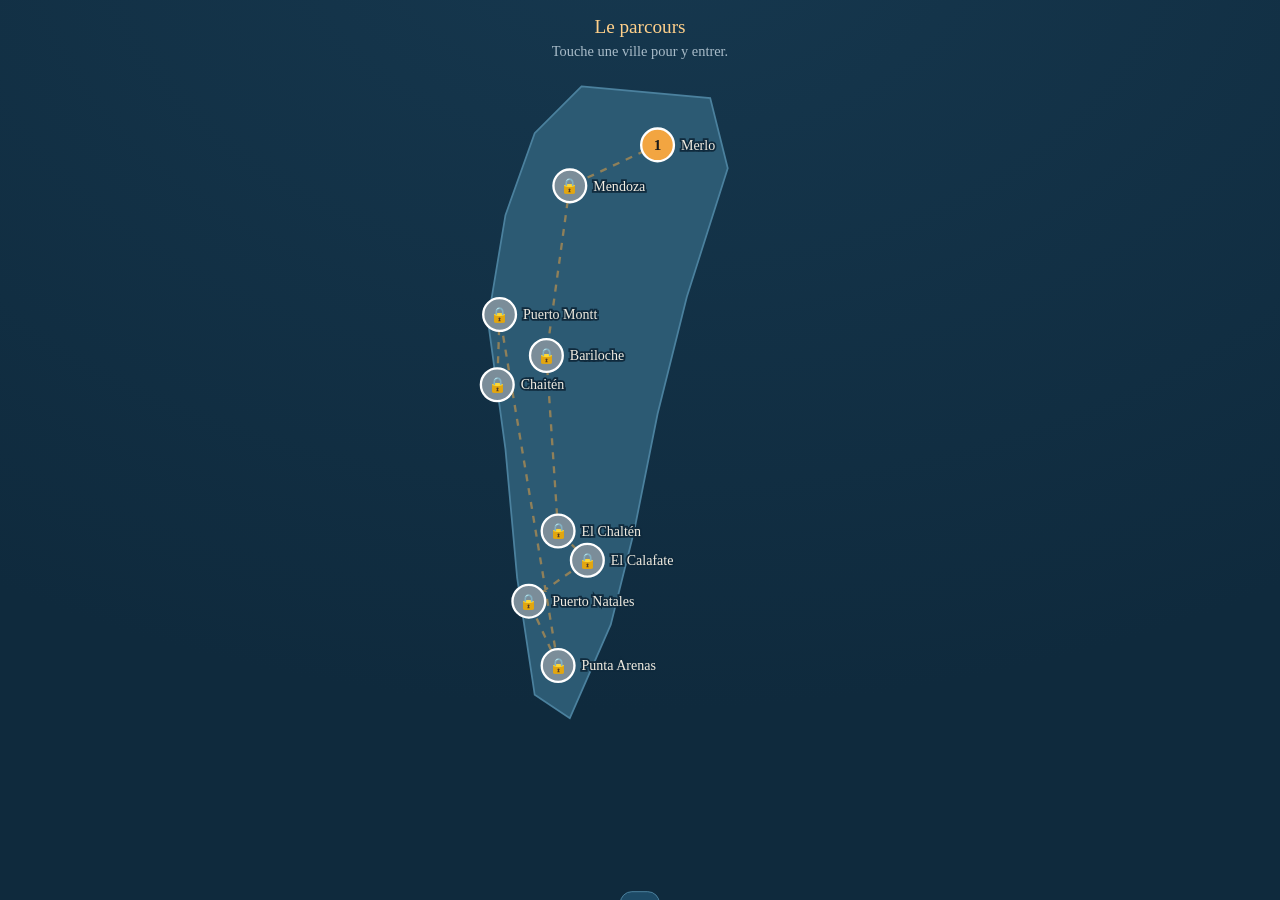
==== etapes/bahia-blanca.html @ e0e5bf3a "Étape Bahía Blanca : addition codée (code 1804) ABC + DEC = FDGE avec deux indices (E = 2C, D = 2E) " ====
<!DOCTYPE html>
<html lang="fr">

<head>
    <meta charset="UTF-8">
    <meta name="viewport" content="width=device-width, initial-scale=1, viewport-fit=cover">
    <title>Bahía Blanca</title>
    <link rel="stylesheet" href="../css/style.css">
    <style>
        body {
            display: flex;
            flex-direction: column;
            min-height: 100dvh;
            margin: 0;
            padding: 12px 16px;
            box-sizing: border-box;
        }

        header {
            display: flex;
            align-items: center;
            gap: 12px;
        }

        header a {
            text-decoration: none;
            font-size: 1.4rem;
        }

        h1 {
            font-size: 1.2rem;
            margin: 0;
        }

        header .etape {
            margin-left: auto;
            font-size: .75rem;
            color: var(--muted);
        }

        .regles strong {
            color: var(--accent-2);
        }

        #gain {
            display: none;
            margin-top: 10px;
        }

        .intro {
            font-size: .9rem;
            margin: 8px 0;
            opacity: .85;
        }

        .addition {
            font-family: ui-monospace, Menlo, monospace;
            font-size: 2rem;
            text-align: right;
            width: fit-content;
            margin: 8px auto;
            line-height: 1.35;
        }

        .addition .ligne {
            display: flex;
            justify-content: flex-end;
            gap: 6px;
        }

        .addition .plus {
            margin-right: 14px;
        }

        .addition .trait {
            border-top: 3px solid currentColor;
            margin: 4px 0;
        }

        .lettre {
            width: 2ch;
            text-align: center;
        }

        .saisies {
            display: grid;
            grid-template-columns: repeat(7, 1fr);
            gap: 6px;
            margin: 10px 0;
        }

        .saisies label {
            display: flex;
            flex-direction: column;
            align-items: center;
            font-weight: bold;
            gap: 4px;
        }

        .saisies input {
            width: 100%;
            font-size: 1.3rem;
            text-align: center;
            padding: 6px 0;
            box-sizing: border-box;
        }

        .regles {
            font-size: .8rem;
            opacity: .75;
            margin: 4px 0;
        }

        #msg {
            min-height: 1.4em;
            text-align: center;
            font-weight: bold;
            margin: 6px 0;
        }

        button {
            font-size: 1.1rem;
            padding: 12px;
            border-radius: 10px;
            border: 0;
            cursor: pointer;
        }
    </style>
</head>

<body>
    <header>
        <a href="../index.html" aria-label="Retour à la carte">←</a>
        <h1>Bahía Blanca</h1>
        <span class="etape">Étape 2 sur 9</span>
    </header>

    <p class="intro">Bahía Blanca, port de la pampa humide, porte d'entrée de la Patagonie. Pour poursuivre la route,
        résous cette addition codée.</p>

    <div class="addition" aria-label="Addition codée">
        <div class="ligne"><span class="lettre">A</span><span class="lettre">B</span><span class="lettre">C</span></div>
        <div class="ligne"><span class="plus">+</span><span class="lettre">D</span><span class="lettre">E</span><span
                class="lettre">C</span></div>
        <div class="trait"></div>
        <div class="ligne"><span class="lettre">F</span><span class="lettre">D</span><span class="lettre">G</span><span
                class="lettre">E</span></div>
    </div>

    <p class="regles">Une lettre = un chiffre. Deux lettres différentes = deux chiffres différents. Aucun nombre ne
        commence par zéro.</p>
    <p class="regles"><strong>Deux indices :</strong> E est le double de C, et D est le double de E.</p>

    <div class="saisies" id="saisies"></div>

    <div id="msg"></div>
    <button id="valider">Vérifier</button>

    <div class="code-obtenu" id="gain">
        <p>Note bien ce code, il ouvre la prochaine étape :</p>
        <div class="code" id="code"></div>
        <p id="prochaine"></p>
        <a class="bouton" href="../index.html">Retour à la carte</a>
    </div>

    <script src="../js/common.js"></script>
    <script>
        garde("bahia-blanca");

        const LETTRES = ["A", "B", "C", "D", "E", "F", "G"];
        const conteneur = document.getElementById("saisies");
        LETTRES.forEach(l => {
            const lab = document.createElement("label");
            lab.innerHTML = l + '<input type="text" inputmode="numeric" maxlength="1" data-l="' + l + '" autocomplete="off">';
            conteneur.appendChild(lab);
        });

        const inputs = [...conteneur.querySelectorAll("input")];
        inputs.forEach((inp, i) => {
            inp.addEventListener("input", () => {
                inp.value = inp.value.replace(/[^0-9]/g, "");
                if (inp.value && inputs[i + 1]) inputs[i + 1].focus();
            });
        });

        const msg = document.getElementById("msg");

        document.getElementById("valider").onclick = () => {
            const v = {};
            for (const inp of inputs) {
                if (inp.value === "") { msg.textContent = "Il manque un chiffre."; return; }
                v[inp.dataset.l] = Number(inp.value);
            }
            const vals = Object.values(v);
            if (new Set(vals).size !== vals.length) { msg.textContent = "Deux lettres ne peuvent pas avoir le même chiffre."; return; }
            if (v.A === 0 || v.D === 0 || v.F === 0) { msg.textContent = "Un nombre ne peut pas commencer par zéro."; return; }

            const n = (...ls) => Number(ls.map(l => v[l]).join(""));
            const somme = n("A", "B", "C") + n("D", "E", "C");
            const resultat = n("F", "D", "G", "E");

            if (somme !== resultat) { msg.textContent = "L'addition ne tombe pas juste. Réessaie."; return; }
            if (v.E !== 2 * v.C || v.D !== 2 * v.E) { msg.textContent = "L'addition est juste, mais les indices ne sont pas respectés."; return; }

            // Avec les deux indices, la seule solution est 962 + 842 = 1804
            if (!estBonneReponse("bahia-blanca", String(resultat))) {
                msg.textContent = "Presque… vérifie tes chiffres.";
                return;
            }

            msg.textContent = "Bravo ! " + n("A", "B", "C") + " + " + n("D", "E", "C") + " = " + resultat;
            document.getElementById("valider").style.display = "none";
            inputs.forEach(i => i.disabled = true);
            document.getElementById("code").textContent = resultat;
            document.getElementById("prochaine").textContent = "Prochaine étape : " + etapeSuivante("bahia-blanca").nom + ".";
            document.getElementById("gain").style.display = "block";
        };
    </script>
</body>

</html>
---- css/style.css ----
:root {
  --bg: #0f2a3d;
  --bg-2: #16384f;
  --land: #2c5a73;
  --land-stroke: #4b819e;
  --accent: #f2a541;
  --accent-2: #ffd08a;
  --ok: #6fcf97;
  --text: #f1ece1;
  --muted: #a9bcc9;
  --lock: #7b8d99;
}
* {
  box-sizing: border-box;
  -webkit-tap-highlight-color: transparent;
}
html,
body {
  margin: 0;
  min-height: 100%;
}
body {
  background: radial-gradient(1200px 800px at 50% -10%, var(--bg-2), var(--bg));
  color: var(--text);
  font-family: Georgia, "Times New Roman", serif;
  min-height: 100dvh;
  display: flex;
  flex-direction: column;
}
.bouton {
  background: var(--accent);
  color: #2a1a05;
  border: 0;
  border-radius: 999px;
  padding: 0.9rem 1.6rem;
  font: inherit;
  font-weight: bold;
  font-size: 1rem;
  cursor: pointer;
  text-decoration: none;
  display: inline-block;
}
.bouton.secondaire {
  background: transparent;
  color: var(--text);
  border: 1px solid var(--muted);
}
.page-jeu {
  max-width: 560px;
  width: 100%;
  margin: 0 auto;
  padding: 1.2rem;
  flex: 1;
}
.page-jeu .retour {
  color: var(--muted);
  text-decoration: none;
  font-size: 0.9rem;
}
.page-jeu h1 {
  font-weight: normal;
  margin: 0.8rem 0 0.2rem;
}
.page-jeu .etape {
  color: var(--accent);
  letter-spacing: 0.2em;
  text-transform: uppercase;
  font-size: 0.75rem;
}
.reponse {
  display: flex;
  gap: 0.5rem;
  margin-top: 1.5rem;
}
.reponse input {
  flex: 1;
  padding: 0.8rem 1rem;
  border-radius: 10px;
  border: 1px solid var(--land-stroke);
  background: rgba(255, 255, 255, 0.07);
  color: var(--text);
  font: inherit;
  font-size: 1.1rem;
  text-transform: uppercase;
  letter-spacing: 0.1em;
}
.message {
  min-height: 1.4rem;
  margin-top: 0.8rem;
  color: #ff8f8f;
}
.message.ok {
  color: var(--ok);
}
.shake {
  animation: shake 0.35s;
}
@keyframes shake {
  0%,
  100% {
    transform: translateX(0);
  }
  25% {
    transform: translateX(-8px);
  }
  75% {
    transform: translateX(8px);
  }
}
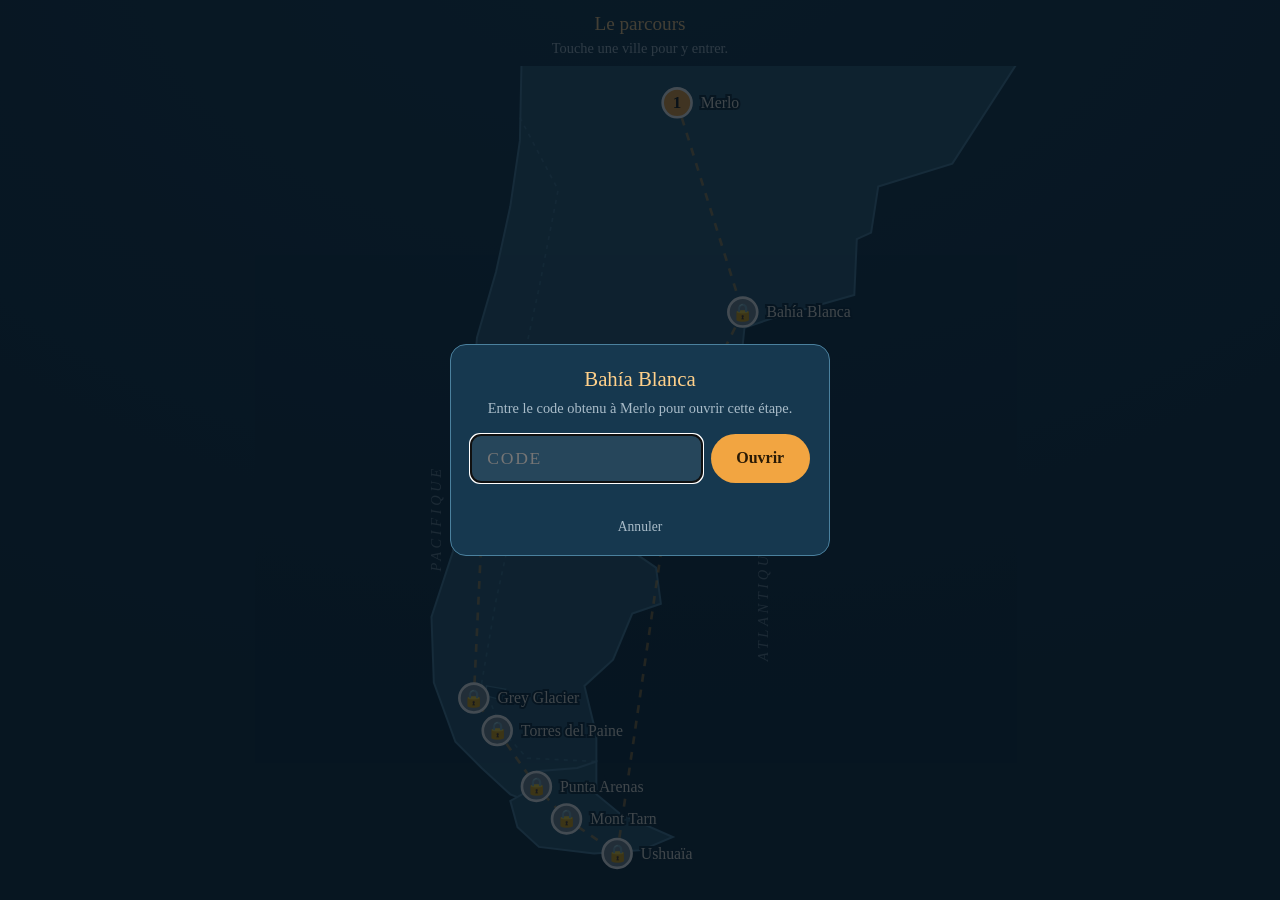
==== commit e4b1a775: "Carte : une épreuve gagnée passe en vert tout de suite Chaque page mémorise sa victoire ; la carte l" ====
--- a/etapes/bahia-blanca.html
+++ b/etapes/bahia-blanca.html
@@ -208,6 +208,7 @@
                 return;
             }
 
+            marquerResolue("bahia-blanca");
             msg.textContent = "Bravo ! " + n("A", "B", "C") + " + " + n("D", "E", "C") + " = " + resultat;
             document.getElementById("valider").style.display = "none";
             inputs.forEach(i => i.disabled = true);
--- a/css/style.css
+++ b/css/style.css
@@ -107,3 +107,29 @@
     transform: translateX(8px);
   }
 }
+/* Bloc affiché en fin d'énigme : le code à noter pour l'étape suivante */
+.code-obtenu {
+  text-align: center;
+}
+.code-obtenu p {
+  margin: 0.3rem 0;
+  color: var(--muted);
+  font-size: 0.9rem;
+}
+.code-obtenu .code {
+  display: inline-block;
+  margin: 0.4rem 0 0.8rem;
+  padding: 0.5rem 1.2rem;
+  border: 2px dashed var(--accent);
+  border-radius: 12px;
+  color: var(--accent-2);
+  font-size: 1.8rem;
+  font-weight: bold;
+  letter-spacing: 0.25em;
+}
+a {
+  color: var(--accent-2);
+}
+a.bouton {
+  color: #2a1a05;
+}
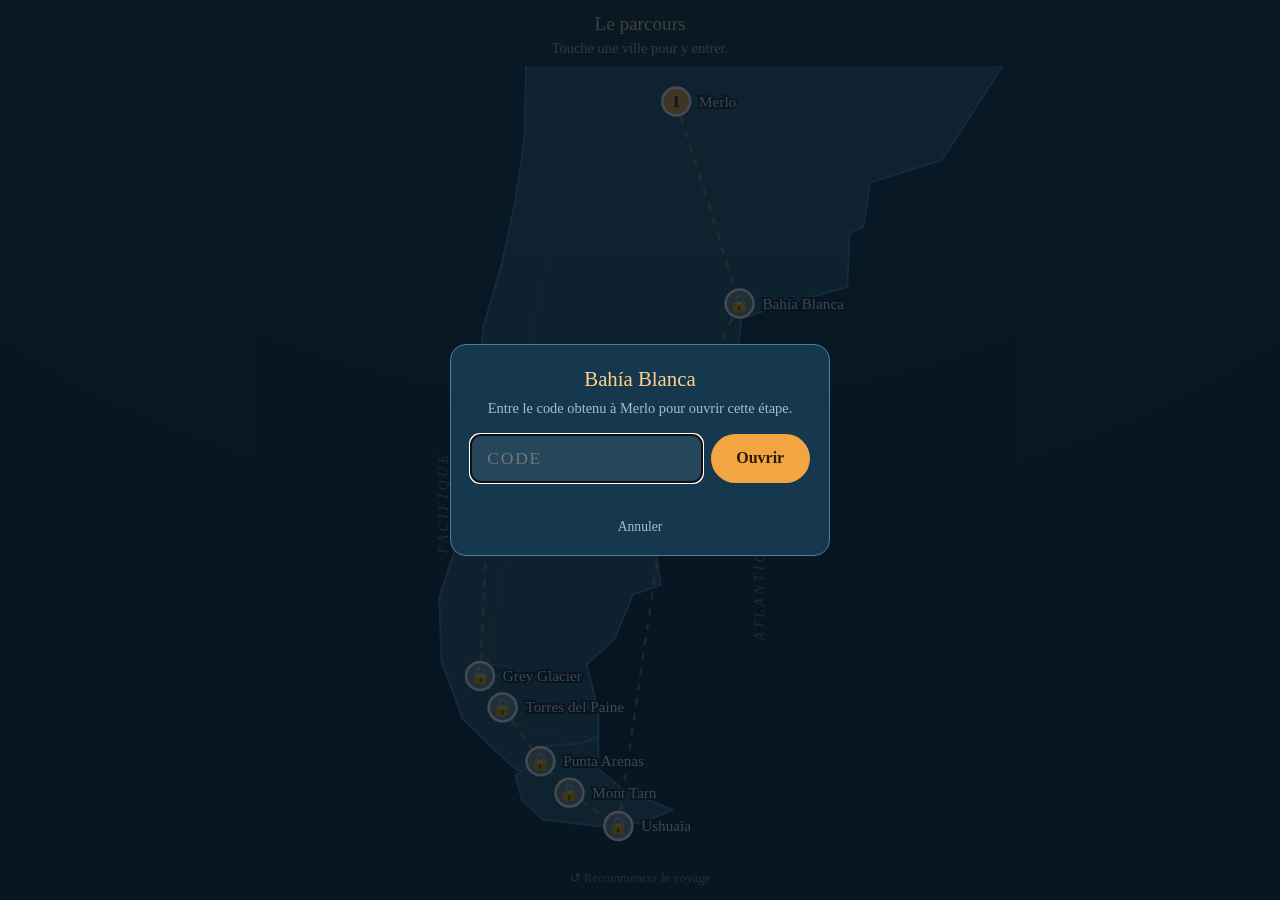
==== commit d2fe4f0a: "Bahía Blanca : même mise en page que les autres étapes, fin sans scroll L'écran de victoire débordai" ====
--- a/etapes/bahia-blanca.html
+++ b/etapes/bahia-blanca.html
@@ -5,61 +5,69 @@
     <meta charset="UTF-8">
     <meta name="viewport" content="width=device-width, initial-scale=1, viewport-fit=cover">
     <title>Bahía Blanca</title>
-    <link rel="stylesheet" href="../css/style.css">
+    <link rel="stylesheet" href="../css/style.css?v=2">
     <style>
+        html,
         body {
-            display: flex;
-            flex-direction: column;
-            min-height: 100dvh;
-            margin: 0;
-            padding: 12px 16px;
-            box-sizing: border-box;
-        }
-
-        header {
-            display: flex;
-            align-items: center;
-            gap: 12px;
-        }
-
-        header a {
-            text-decoration: none;
-            font-size: 1.4rem;
-        }
-
-        h1 {
-            font-size: 1.2rem;
-            margin: 0;
-        }
-
-        header .etape {
-            margin-left: auto;
+            height: 100%;
+        }
+
+        body {
+            overflow: hidden;
+        }
+
+        /* Page jeu : plein écran, colonne flex, tout tient sans scroll */
+        .addi {
+            height: 100dvh;
+            max-width: 480px;
+            width: 100%;
+            margin: 0 auto;
+            padding: max(.6rem, env(safe-area-inset-top)) 1rem max(clamp(1.2rem, 4dvh, 2.5rem), env(safe-area-inset-bottom));
+            display: flex;
+            flex-direction: column;
+            gap: .5rem;
+        }
+
+        .entete {
+            display: flex;
+            justify-content: space-between;
+            align-items: baseline;
+        }
+
+        .entete .retour {
+            font-size: .9rem;
+        }
+
+        .entete .etape {
             font-size: .75rem;
             color: var(--muted);
         }
 
-        .regles strong {
-            color: var(--accent-2);
-        }
-
-        #gain {
-            display: none;
-            margin-top: 10px;
-        }
-
-        .intro {
-            font-size: .9rem;
-            margin: 8px 0;
-            opacity: .85;
+        h1 {
+            margin: 0;
+            font-size: 1.4rem;
+        }
+
+        .consigne {
+            color: var(--muted);
+            font-size: .85rem;
+            line-height: 1.35;
+            margin: 0;
+        }
+
+        /* --- L'addition, centrée dans l'espace restant --- */
+        .zone-addition {
+            flex: 1 1 0;
+            min-height: 0;
+            display: flex;
+            align-items: center;
+            justify-content: center;
         }
 
         .addition {
             font-family: ui-monospace, Menlo, monospace;
-            font-size: 2rem;
-            text-align: right;
-            width: fit-content;
-            margin: 8px auto;
-            line-height: 1.35;
+            font-size: clamp(1.6rem, 5dvh, 2.4rem);
+            line-height: 1.3;
         }
 
         .addition .ligne {
@@ -80,90 +88,146 @@
         .lettre {
             width: 2ch;
             text-align: center;
+        }
+
+        /* --- Bas : règles, saisies, bouton ; remplacés par le code en fin de partie (même place) --- */
+        #bas {
+            position: relative;
+            flex: 0 0 auto;
+            display: flex;
+            flex-direction: column;
+            gap: .5rem;
+        }
+
+        .regles {
+            font-size: .8rem;
+            line-height: 1.35;
+            color: var(--muted);
+            margin: 0;
+        }
+
+        .regles strong {
+            color: var(--accent-2);
+            font-weight: normal;
         }
 
         .saisies {
             display: grid;
             grid-template-columns: repeat(7, 1fr);
             gap: 6px;
-            margin: 10px 0;
+            margin-top: .3rem;
         }
 
         .saisies label {
             display: flex;
             flex-direction: column;
             align-items: center;
+            gap: 4px;
             font-weight: bold;
-            gap: 4px;
+            color: var(--accent-2);
         }
 
         .saisies input {
             width: 100%;
-            font-size: 1.3rem;
-            text-align: center;
+            box-sizing: border-box;
             padding: 6px 0;
-            box-sizing: border-box;
-        }
-
-        .regles {
-            font-size: .8rem;
-            opacity: .75;
-            margin: 4px 0;
-        }
-
+            border-radius: 8px;
+            border: 1px solid var(--land-stroke);
+            background: rgba(255, 255, 255, .07);
+            color: var(--text);
+            font: bold 1.3rem ui-monospace, Menlo, monospace;
+            text-align: center;
+        }
+
+        /* Deux lignes réservées : un message ne déplace jamais le bouton */
         #msg {
-            min-height: 1.4em;
-            text-align: center;
-            font-weight: bold;
-            margin: 6px 0;
-        }
-
-        button {
-            font-size: 1.1rem;
-            padding: 12px;
-            border-radius: 10px;
-            border: 0;
-            cursor: pointer;
+            min-height: 2.3em;
+            margin: 0;
+            display: flex;
+            align-items: center;
+            justify-content: center;
+            text-align: center;
+            font-size: .85rem;
+            line-height: 1.3;
+            color: var(--accent-2);
+        }
+
+        #valider {
+            align-self: center;
+            min-width: 60%;
+        }
+
+        #bas.fini > :not(#fin) {
+            visibility: hidden;
+        }
+
+        #fin {
+            display: none;
+            position: absolute;
+            inset: 0;
+            flex-direction: column;
+            align-items: center;
+            justify-content: center;
+            text-align: center;
+        }
+
+        #bas.fini #fin {
+            display: flex;
+        }
+
+        #fin .bravo {
+            margin: 0 0 .6rem;
+            color: var(--ok);
+            font-size: 1rem;
+        }
+
+        #fin .code {
+            margin: .3rem 0 .7rem;
         }
     </style>
 </head>
 
 <body>
-    <header>
-        <a href="../index.html" aria-label="Retour à la carte">←</a>
+    <main class="addi">
+        <div class="entete">
+            <a class="retour" href="../index.html">← Carte</a>
+            <span class="etape">Étape 2 sur 9</span>
+        </div>
         <h1>Bahía Blanca</h1>
-        <span class="etape">Étape 2 sur 9</span>
-    </header>
-
-    <p class="intro">Bahía Blanca, port de la pampa humide, porte d'entrée de la Patagonie. Pour poursuivre la route,
-        résous cette addition codée.</p>
-
-    <div class="addition" aria-label="Addition codée">
-        <div class="ligne"><span class="lettre">A</span><span class="lettre">B</span><span class="lettre">C</span></div>
-        <div class="ligne"><span class="plus">+</span><span class="lettre">D</span><span class="lettre">E</span><span
-                class="lettre">C</span></div>
-        <div class="trait"></div>
-        <div class="ligne"><span class="lettre">F</span><span class="lettre">D</span><span class="lettre">G</span><span
-                class="lettre">E</span></div>
-    </div>
-
-    <p class="regles">Une lettre = un chiffre. Deux lettres différentes = deux chiffres différents. Aucun nombre ne
-        commence par zéro.</p>
-    <p class="regles"><strong>Deux indices :</strong> E est le double de C, et D est le double de E.</p>
-
-    <div class="saisies" id="saisies"></div>
-
-    <div id="msg"></div>
-    <button id="valider">Vérifier</button>
-
-    <div class="code-obtenu" id="gain">
-        <p>Note bien ce code, il ouvre la prochaine étape :</p>
-        <div class="code" id="code"></div>
-        <p id="prochaine"></p>
-        <a class="bouton" href="../index.html">Retour à la carte</a>
-    </div>
-
-    <script src="../js/common.js"></script>
+        <p class="consigne">Bahía Blanca, port de la pampa humide, porte d'entrée de la Patagonie. Pour poursuivre la
+            route, résous cette addition codée.</p>
+
+        <div class="zone-addition">
+            <div class="addition" aria-label="Addition codée">
+                <div class="ligne"><span class="lettre">A</span><span class="lettre">B</span><span class="lettre">C</span></div>
+                <div class="ligne"><span class="plus">+</span><span class="lettre">D</span><span class="lettre">E</span><span
+                        class="lettre">C</span></div>
+                <div class="trait"></div>
+                <div class="ligne"><span class="lettre">F</span><span class="lettre">D</span><span class="lettre">G</span><span
+                        class="lettre">E</span></div>
+            </div>
+        </div>
+
+        <div id="bas">
+            <p class="regles">Une lettre = un chiffre. Deux lettres différentes = deux chiffres différents. Aucun nombre
+                ne commence par zéro.</p>
+            <p class="regles"><strong>Deux indices :</strong> E est le double de C, et D est le double de E.</p>
+
+            <div class="saisies" id="saisies"></div>
+
+            <p id="msg"></p>
+            <button class="bouton" id="valider" type="button">Vérifier</button>
+
+            <div class="code-obtenu" id="fin">
+                <p class="bravo" id="bravo"></p>
+                <p id="prochaine"></p>
+                <div class="code" id="code"></div>
+                <a class="bouton" href="../index.html">Retour à la carte</a>
+            </div>
+        </div>
+    </main>
+
+    <script src="../js/common.js?v=2"></script>
     <script>
         garde("bahia-blanca");
 
@@ -209,12 +273,11 @@
             }
 
             marquerResolue("bahia-blanca");
-            msg.textContent = "Bravo ! " + n("A", "B", "C") + " + " + n("D", "E", "C") + " = " + resultat;
-            document.getElementById("valider").style.display = "none";
-            inputs.forEach(i => i.disabled = true);
+            inputs.forEach(i => { i.disabled = true; i.blur(); });
+            document.getElementById("bravo").textContent = "Bravo ! " + n("A", "B", "C") + " + " + n("D", "E", "C") + " = " + resultat;
+            document.getElementById("prochaine").textContent = "Note bien ce code, il ouvre " + etapeSuivante("bahia-blanca").nom + " :";
             document.getElementById("code").textContent = resultat;
-            document.getElementById("prochaine").textContent = "Prochaine étape : " + etapeSuivante("bahia-blanca").nom + ".";
-            document.getElementById("gain").style.display = "block";
+            document.getElementById("bas").classList.add("fini");
         };
     </script>
 </body>
